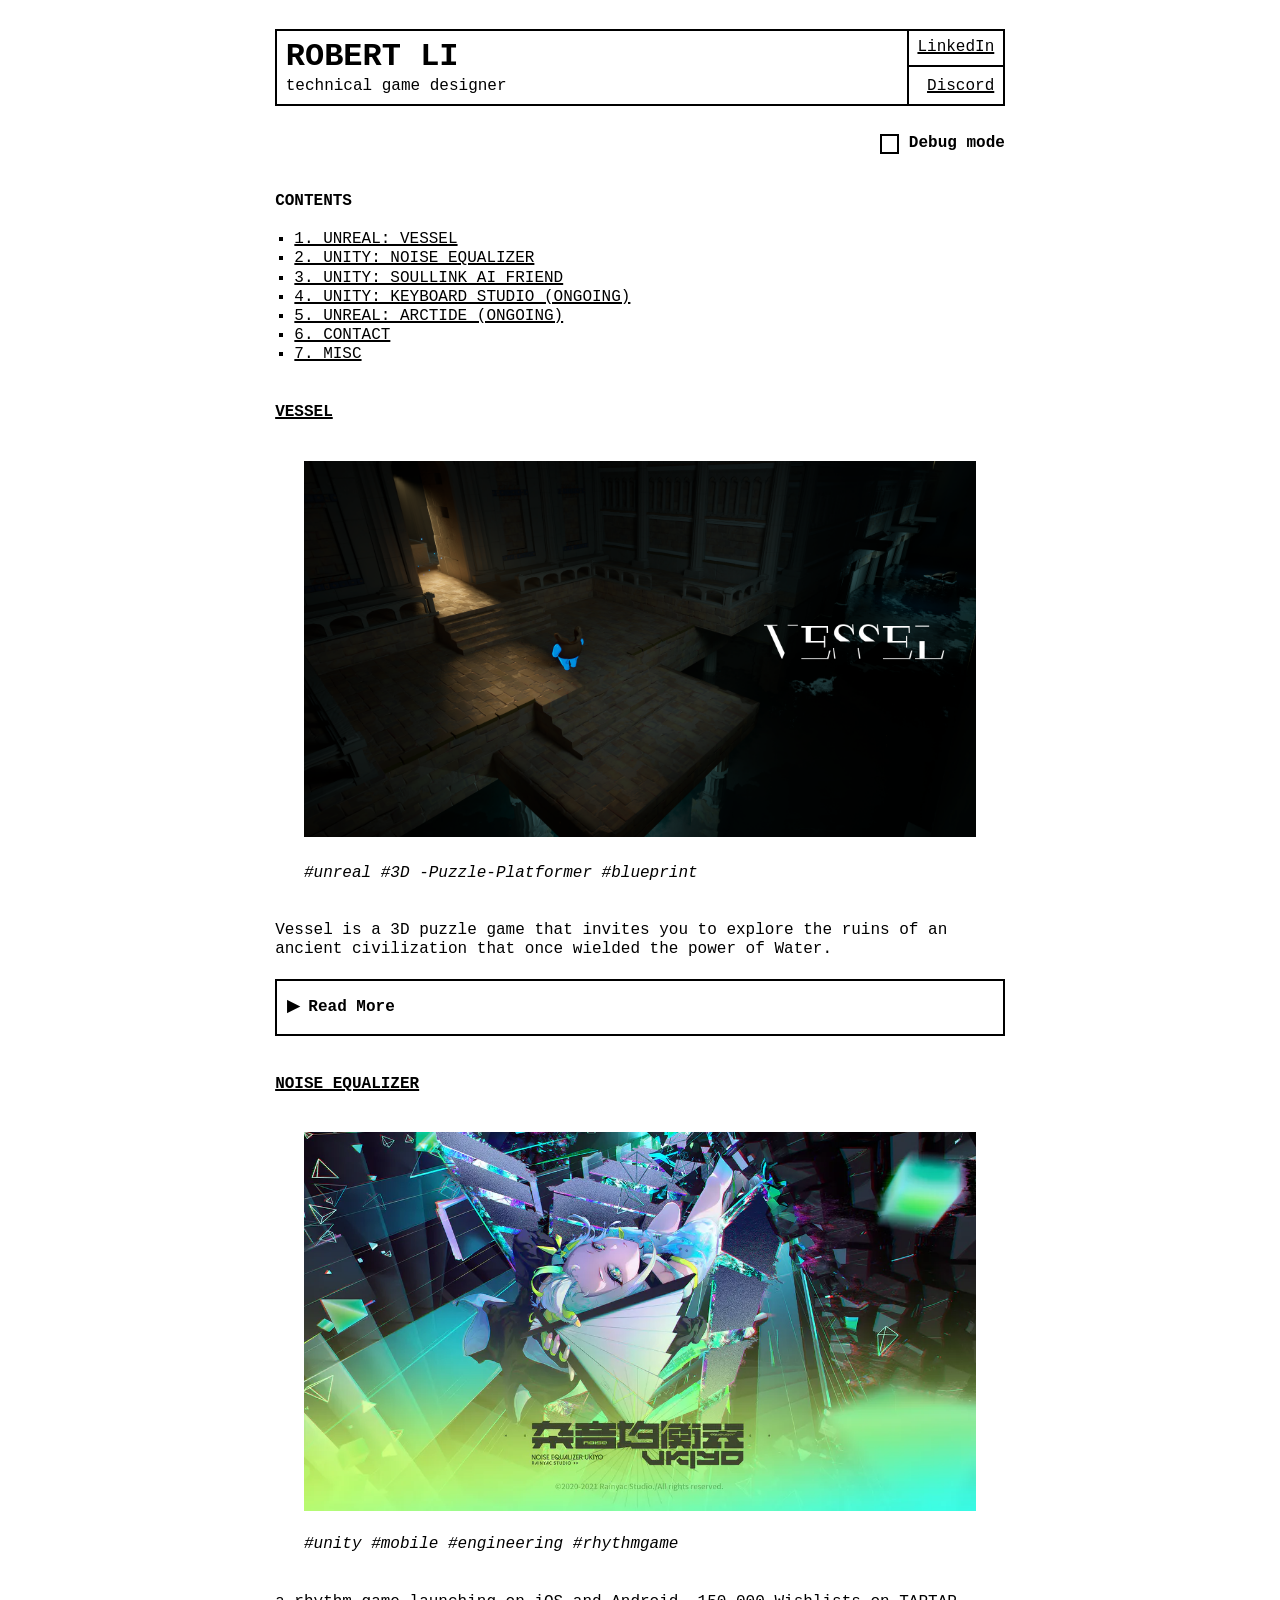
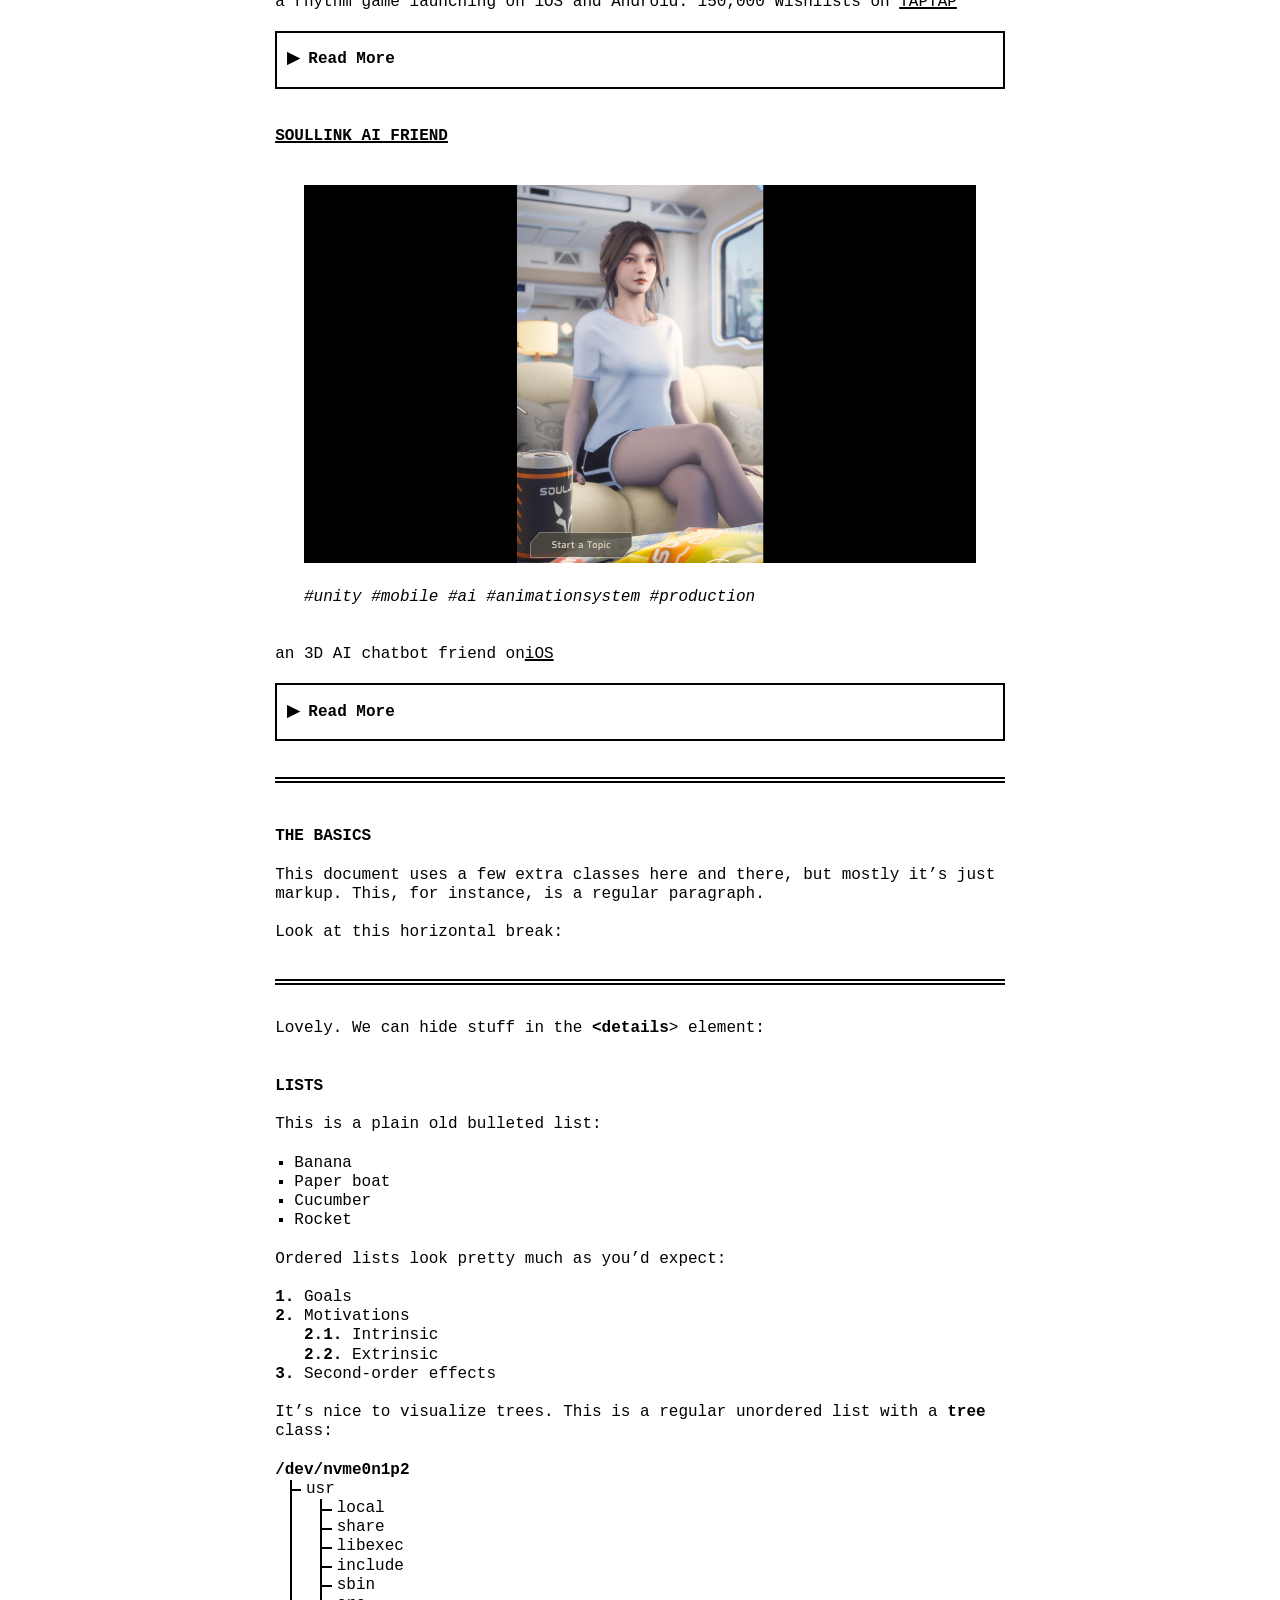
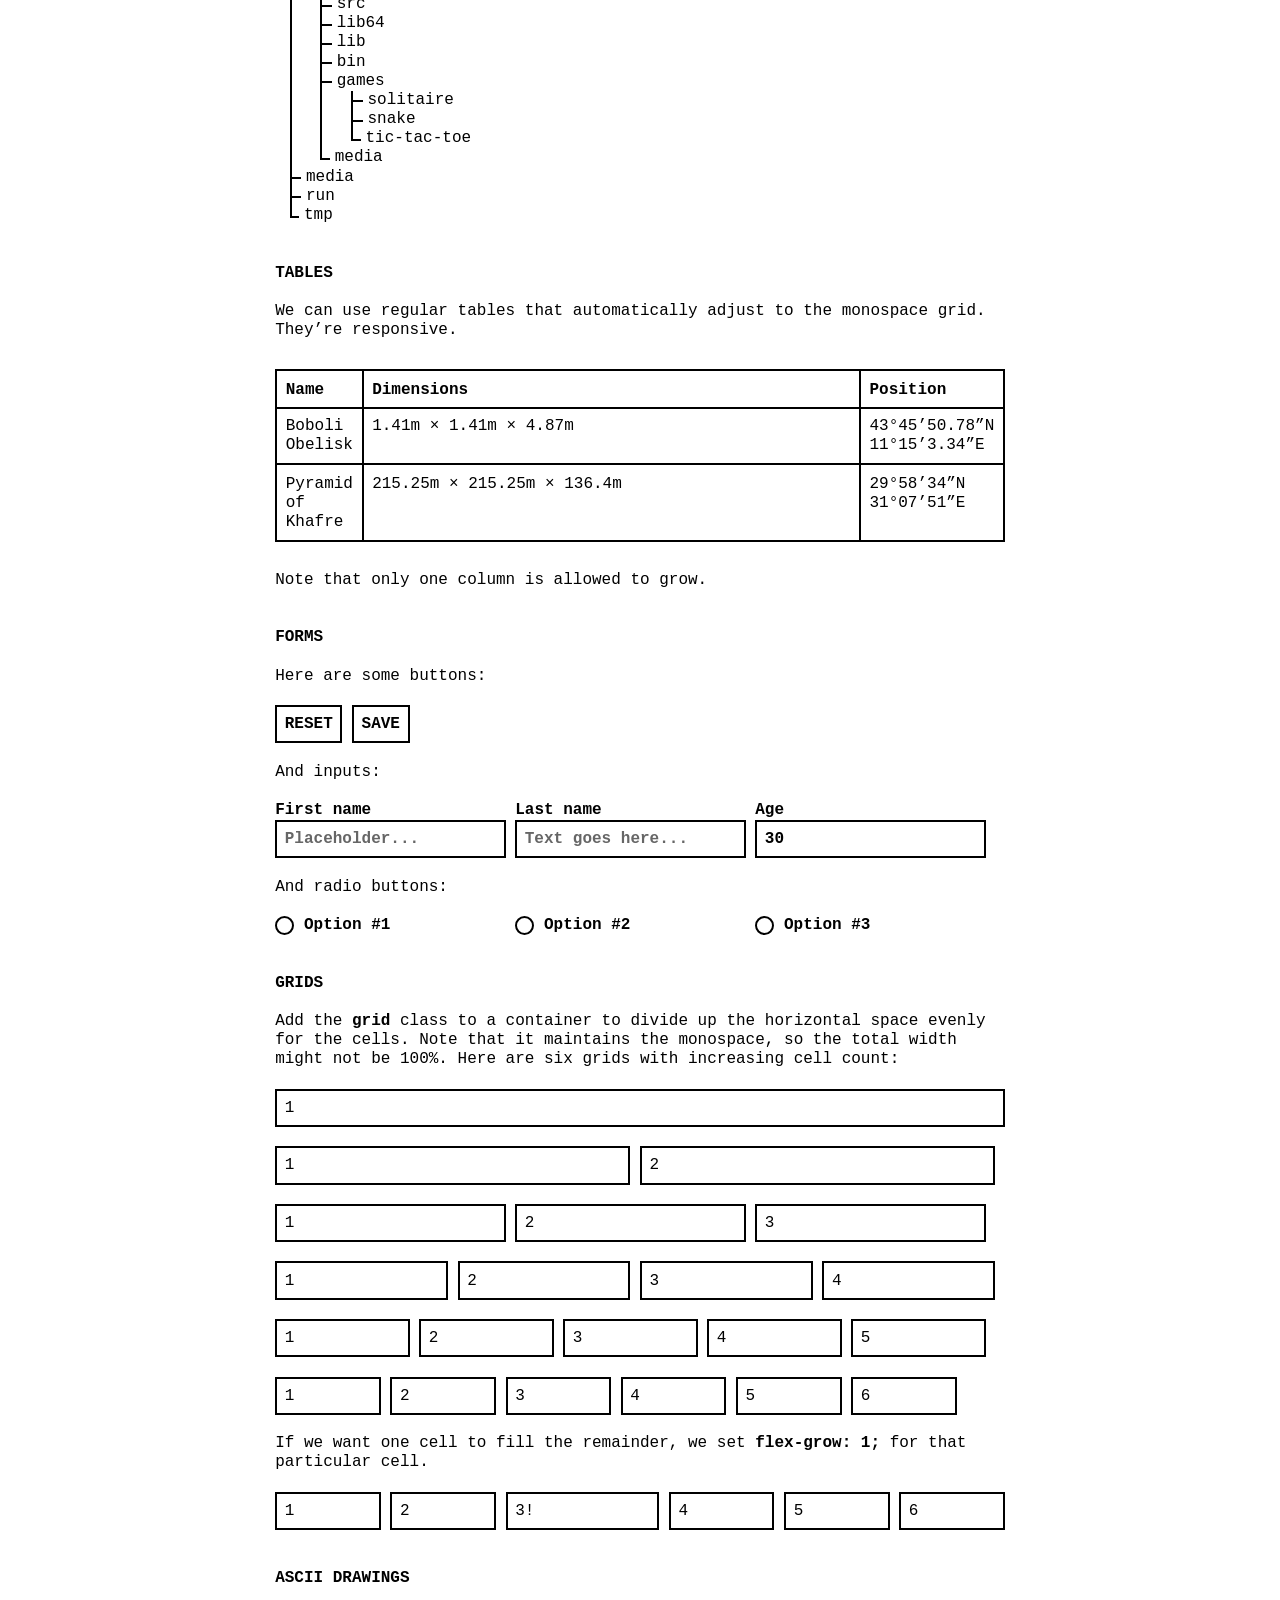
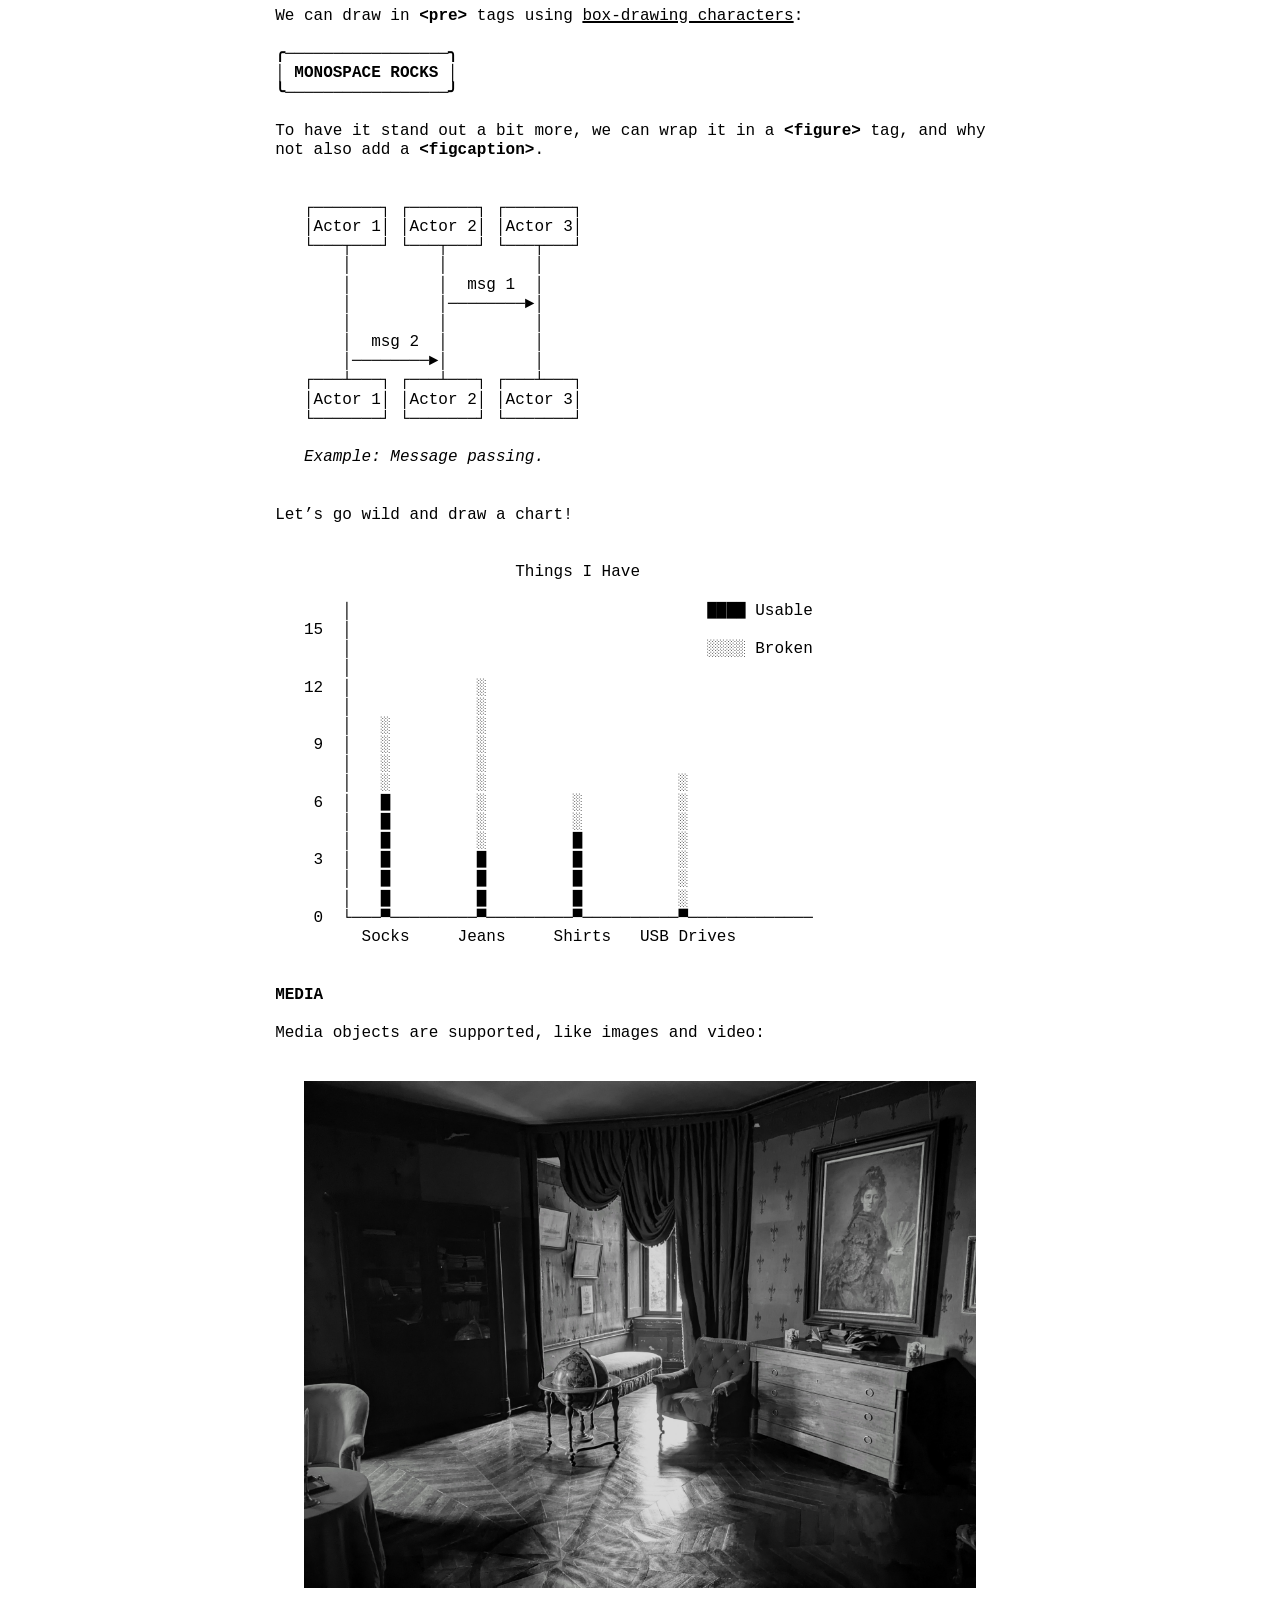
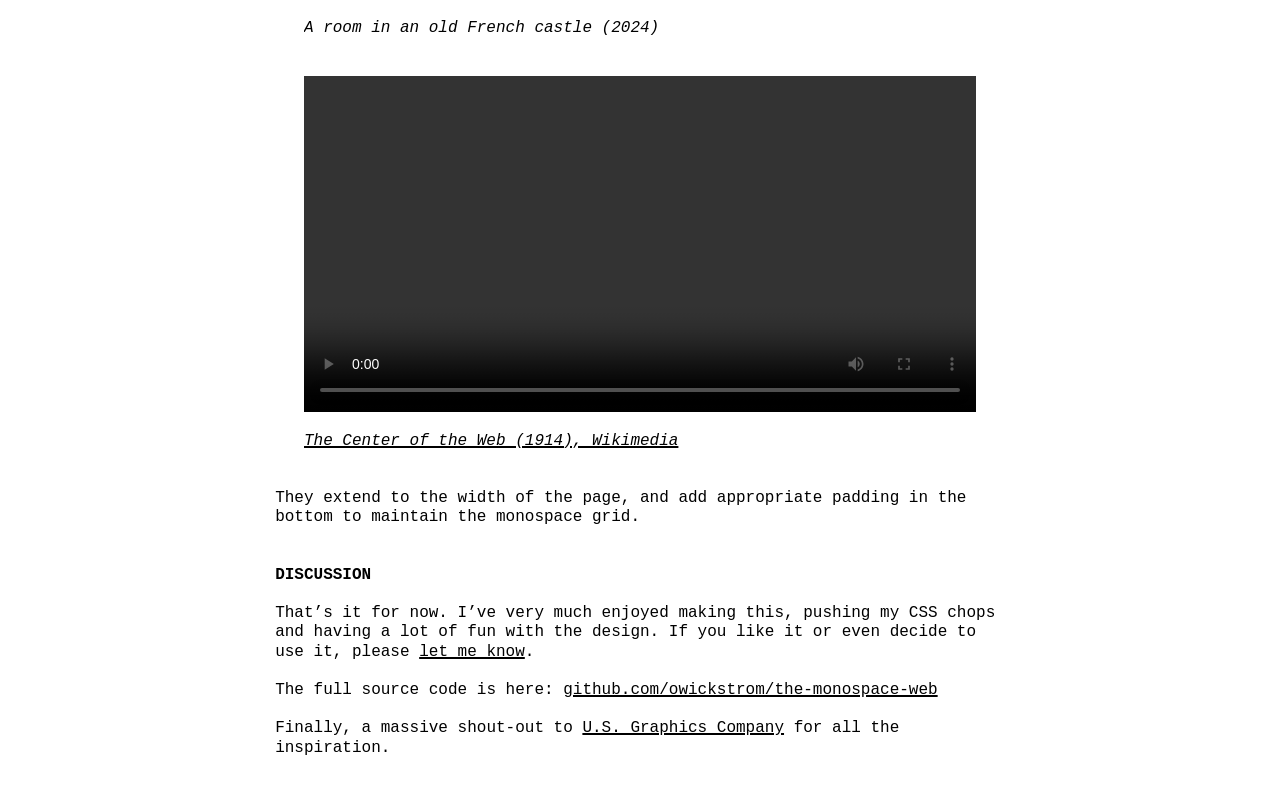
==== backup.html @ cef73621 "123" ====
<!DOCTYPE html>
<html xmlns="http://www.w3.org/1999/xhtml" lang="en" xml:lang="en">
<head>
    <meta charset="utf-8" />
    <meta name="generator" content="pandoc" />
    <meta name="viewport" content="width=device-width, initial-scale=1.0, user-scalable=yes" />
    <meta name="author" content="Oskar Wickström" />
    <title>PORTFOLIO of ROBERT LI</title>
    <link rel="stylesheet" href="src/reset.css" />
    <link rel="stylesheet" href="src/index.css" />
</head>
<body>
<table class="header">
    <tr>
        <td colspan="2" rowspan="2" class="width-auto">
            <h1 class="title">ROBERT LI</h1>
            <span class="subtitle">technical game designer</span>
        </td>
        <td colspan="2" class ="width-auto"><a href="https://robertli.itch.io/">LinkedIn</a></td>
        <!--    <td class="width-min">v0.1.5</td>-->
    </tr>
    <tr>
        <td colspan="2" class ="width-auto"><a href="https://robertli.itch.io/">Discord</a></td>
        <!--    <td class="width-min"><time style="white-space: pre;">2025-08-20</time></td>-->
    </tr>
</table>
<label class="debug-toggle-label"><input type="checkbox" class="debug-toggle" /> Debug mode</label>
<nav id="TOC" role="doc-toc">
    <h2 id="toc-title">Contents</h2>
    <ul class="incremental">
        <li><a href="#project-vessel" id="toc-vessel">1. UNREAL: VESSEL</a></li>
        <li><a href="#project-noiseequalizer" id="toc-noiseequalizer">2. UNITY: NOISE EQUALIZER</a></li>
        <li><a href="#project-soullink" id="toc-soullink">3. UNITY: SOULLINK AI FRIEND</a></li>
        <li><a href="#project-keyboardstudio" id="toc-keyboardstudio">4. UNITY: KEYBOARD STUDIO (ONGOING)</a></li>
        <li><a href="#project-arctide" id="toc-arctide">5. UNREAL: ARCTIDE (ONGOING)</a></li>
        <li><a href="#contact" id="toc-contact">6. CONTACT</a></li>
        <li><a href="#misc" id="toc-misc">7. MISC</a></li>
    </ul>
</nav>

<h2 id="project-vessel"><a href = "vessel.html">VESSEL</a></h2>
<figure>
    <img src="demo/vessel/image-vessel-coverart.png" />
    <figcaption aria-hidden="true">#unreal #3D -Puzzle-Platformer #blueprint</figcaption>
</figure>
<p>Vessel is a 3D puzzle game that invites you to explore the ruins of an
    ancient civilization that once wielded the power of Water.</p>
<details>
    <summary>
        Read More
    </summary>
    <p> Guided by
        a network of static cameras, you'll navigate intricate environments
        filled with secrets waiting to be uncovered.</p>
    <p>You play as a broken pot, resurrected by a mystical water spirit
        and granted the extraordinary ability to SWAP-a power that lets
        your exchange places of the water spirit with pieces in your
        surroundings. With this newfound ability, embark on a journey
        to reclaim your missing pieces and unravel the forgotten
        mysteries of a world shaped by water.</p>
</details>

<h2 id="project-noiseequalizer"><a href = "vessel.html">NOISE EQUALIZER</a></h2>
<figure>
    <img src="demo/ne/image-ne-coverart.webp" />
    <figcaption aria-hidden="true">#unity #mobile #engineering #rhythmgame</figcaption>
</figure>
<p>a rhythm game launching on iOS and Android. 150,000 Wishlists on <a
        href = "https://www.taptap.cn/app/210518?os=android">TAPTAP
</a></p>
<details>
    <summary>
        Read More
    </summary>
    <p>Three people: One artist, one composer/producer, one engineer</p>
    <p>Three countries: China, France, The US</p>
    <p>2 Years of Development, 5 Exhibitions.</p>
</details>


<h2 id="project-soullink"><a href = "vessel.html">SOULLINK AI FRIEND</a></h2>
<figure>
    <img src="demo/aichatbot/image-aichatbot-coverart.jpg" />
    <figcaption aria-hidden="true">#unity #mobile #ai #animationsystem #production</figcaption>
</figure>
<p>an 3D AI chatbot friend on<a
        href = "https://apps.apple.com/us/app/soullink-ai-friend/id6752530994">iOS
</a></p>
<details>
    <summary>
        Read More
    </summary>
    <p> I oversee the overall production of the product, and the animation production pipeline for the character.</p>
</details>

<hr>

<h2 id="the-basics">The Basics</h2>
<p>This document uses a few extra classes here and there, but mostly
    it’s just markup. This, for instance, is a regular paragraph.</p>
<p>Look at this horizontal break:</p>
<hr>
<p>Lovely. We can hide stuff in the <code>&lt;details</code>&gt;
    element:</p>

<h2 id="lists">Lists</h2>
<p>This is a plain old bulleted list:</p>
<ul class="incremental">
    <li>Banana</li>
    <li>Paper boat</li>
    <li>Cucumber</li>
    <li>Rocket</li>
</ul>
<p>Ordered lists look pretty much as you’d expect:</p>
<ol class="incremental" type="1">
    <li>Goals</li>
    <li>Motivations
        <ol class="incremental" type="1">
            <li>Intrinsic</li>
            <li>Extrinsic</li>
        </ol></li>
    <li>Second-order effects</li>
</ol>
<p>It’s nice to visualize trees. This is a regular unordered list with a
    <code>tree</code> class:</p>
<ul class="tree">
    <li>
        <p style="margin: 0;">
            <strong>/dev/nvme0n1p2</strong>
        </p>
        <ul class="incremental">
            <li>usr
                <ul class="incremental">
                    <li>local<br />
                    </li>
                    <li>share<br />
                    </li>
                    <li>libexec<br />
                    </li>
                    <li>include<br />
                    </li>
                    <li>sbin<br />
                    </li>
                    <li>src<br />
                    </li>
                    <li>lib64<br />
                    </li>
                    <li>lib<br />
                    </li>
                    <li>bin<br />
                    </li>
                    <li>games
                        <ul class="incremental">
                            <li>solitaire</li>
                            <li>snake</li>
                            <li>tic-tac-toe</li>
                        </ul></li>
                    <li>media<br />
                    </li>
                </ul></li>
            <li>media<br />
            </li>
            <li>run<br />
            </li>
            <li>tmp</li>
        </ul>
    </li>
</ul>
<h2 id="tables">Tables</h2>
<p>We can use regular tables that automatically adjust to the monospace
    grid. They’re responsive.</p>
<table>
    <thead>
    <tr>
        <th class="width-min">
            Name
        </th>
        <th class="width-auto">
            Dimensions
        </th>
        <th class="width-min">
            Position
        </th>
    </tr>
    </thead>
    <tbody>
    <tr>
        <td>
            Boboli Obelisk
        </td>
        <td>
            1.41m × 1.41m × 4.87m
        </td>
        <td>
            43°45’50.78”N 11°15’3.34”E
        </td>
    </tr>
    <tr>
        <td>
            Pyramid of Khafre
        </td>
        <td>
            215.25m × 215.25m × 136.4m
        </td>
        <td>
            29°58’34”N 31°07’51”E
        </td>
    </tr>
    </tbody>
</table>
<p>Note that only one column is allowed to grow.</p>
<h2 id="forms">Forms</h2>
<p>Here are some buttons:</p>
<nav>
    <button>
        Reset
    </button>
    <button>
        Save
    </button>
</nav>
<p>And inputs:</p>
<form class="grid">
    <label>First name
        <input type="text" placeholder="Placeholder..." /></label> <label>Last
    name <input type="text" placeholder="Text goes here..." /></label>
    <label>Age <input type="text" value="30" /></label>
</form>
<p>And radio buttons:</p>
<form class="grid">
    <label><input name="radio" type="radio" /> Option #1</label>
    <label><input name="radio" type="radio" /> Option #2</label>
    <label><input name="radio" type="radio" /> Option #3</label>
</form>
<h2 id="grids">Grids</h2>
<p>Add the <code>grid</code> class to a container to divide up the
    horizontal space evenly for the cells. Note that it maintains the
    monospace, so the total width might not be 100%. Here are six grids with
    increasing cell count:</p>
<div class="grid">
    <input readonly value="1" />
</div>
<div class="grid">
    <input readonly value="1" /><input readonly value="2" />
</div>
<div class="grid">
    <input readonly value="1" /><input readonly value="2" /><input readonly value="3" />
</div>
<div class="grid">
    <input readonly value="1" /><input readonly value="2" /><input readonly value="3" /><input readonly value="4" />
</div>
<div class="grid">
    <input readonly value="1" /><input readonly value="2" /><input readonly value="3" /><input readonly value="4" /><input readonly value="5" />
</div>
<div class="grid">
    <input readonly value="1" /><input readonly value="2" /><input readonly value="3" /><input readonly value="4" /><input readonly value="5" /><input readonly value="6" />
</div>
<p>If we want one cell to fill the remainder, we set
    <code>flex-grow: 1;</code> for that particular cell.</p>
<div class="grid">
    <input readonly value="1" /><input readonly value="2" /><input readonly value="3!" style="flex-grow: 1;" /><input readonly value="4" /><input readonly value="5" /><input readonly value="6" />
</div>
<h2 id="ascii-drawings">ASCII Drawings</h2>
<p>We can draw in <code>&lt;pre&gt;</code> tags using <a
        href="https://en.wikipedia.org/wiki/Box-drawing_characters">box-drawing
    characters</a>:</p>
<pre><code>╭─────────────────╮
│ MONOSPACE ROCKS │
╰─────────────────╯</code></pre>
<p>To have it stand out a bit more, we can wrap it in a
    <code>&lt;figure&gt;</code> tag, and why not also add a
    <code>&lt;figcaption&gt;</code>.</p>
<figure>
<pre>
┌───────┐ ┌───────┐ ┌───────┐
│Actor 1│ │Actor 2│ │Actor 3│
└───┬───┘ └───┬───┘ └───┬───┘
    │         │         │    
    │         │  msg 1  │    
    │         │────────►│    
    │         │         │    
    │  msg 2  │         │    
    │────────►│         │    
┌───┴───┐ ┌───┴───┐ ┌───┴───┐
│Actor 1│ │Actor 2│ │Actor 3│
└───────┘ └───────┘ └───────┘</pre>
    <figcaption>
        Example: Message passing.
    </figcaption>
</figure>
<p>Let’s go wild and draw a chart!</p>
<figure>
<pre>
                      Things I Have
                                              
    │                                     ████ Usable
15  │
    │                                     ░░░░ Broken
    │
12  │             ░            
    │             ░            
    │   ░         ░              
 9  │   ░         ░              
    │   ░         ░              
    │   ░         ░                    ░
 6  │   █         ░         ░          ░
    │   █         ░         ░          ░
    │   █         ░         █          ░
 3  │   █         █         █          ░
    │   █         █         █          ░
    │   █         █         █          ░
 0  └───▀─────────▀─────────▀──────────▀─────────────
      Socks     Jeans     Shirts   USB Drives
</pre>
</figure>
<h2 id="media">Media</h2>
<p>Media objects are supported, like images and video:</p>
<figure>
    <img src="demo/castle.jpg"
         alt="A room in an old French castle (2024)" />
    <figcaption aria-hidden="true">A room in an old French castle
        (2024)</figcaption>
</figure>
<figure>
    <video
            src="https://upload.wikimedia.org/wikipedia/commons/e/e0/The_Center_of_the_Web_%281914%29.webm"
            controls=""><a
            href="https://upload.wikimedia.org/wikipedia/commons/e/e0/The_Center_of_the_Web_%281914%29.webm">The
        Center of the Web (1914), Wikimedia</a></video>
    <figcaption aria-hidden="true"><a
            href="https://en.wikisource.org/wiki/Page:The_Center_of_the_Web_(1914).webm/11">The
        Center of the Web (1914), Wikimedia</a></figcaption>
</figure>
<p>They extend to the width of the page, and add appropriate padding in
    the bottom to maintain the monospace grid.</p>
<h2 id="discussion">Discussion</h2>
<p>That’s it for now. I’ve very much enjoyed making this, pushing my CSS
    chops and having a lot of fun with the design. If you like it or even
    decide to use it, please <a href="https://x.com/owickstrom">let me
        know</a>.</p>
<p>The full source code is here: <a
        href="https://github.com/owickstrom/the-monospace-web">github.com/owickstrom/the-monospace-web</a></p>
<p>Finally, a massive shout-out to <a
        href="https://x.com/usgraphics">U.S. Graphics Company</a> for all the
    inspiration.</p>
<div class="debug-grid"></div>
<script src="src/index.js"></script>
</body>
</html>
---- src/index.css ----
/**
 * By Oskar Wickström
 * Licensed under the MIT License (https://github.com/owickstrom/the-monospace-web/blob/main/LICENSE.md)
 **/
@import url('https://fonts.cdnfonts.com/css/jetbrains-mono-2');

:root {
  --font-family: "JetBrains Mono", monospace;
  --line-height: 1.20rem;
  --border-thickness: 2px;
  --text-color: #000;
  --text-color-alt: #666;
  --background-color: #fff;
  --background-color-alt: #eee;

  --font-weight-normal: 500;
  --font-weight-medium: 600;
  --font-weight-bold: 800;

  font-family: var(--font-family);
  font-optical-sizing: auto;
  font-weight: var(--font-weight-normal);
  font-style: normal;
  font-variant-numeric: tabular-nums lining-nums;
  font-size: 16px;
}



* {
  box-sizing: border-box;
}


* + * {
  margin-top: var(--line-height);
}

html {
  display: flex;
  width: 100%;
  margin: 0;
  padding: 0;
  flex-direction: column;
  align-items: center;
  background: var(--background-color);
  color: var(--text-color);
}

body {
  position: relative;
  width: 100%;
  margin: 0;
  padding: var(--line-height) 2ch;
  max-width: calc(min(80ch, round(down, 100%, 1ch)));
  line-height: var(--line-height);
  overflow-x: hidden;
}

@media screen and (max-width: 480px) {
  :root {
    font-size: 14px;
  }
  body {
    padding: var(--line-height) 1ch;
  }
}

h1, h2, h3, h4, h5, h6 {
  font-weight: var(--font-weight-bold);
  margin: calc(var(--line-height) * 2) 0 var(--line-height);
  line-height: var(--line-height);
}

h1 {
  font-size: 2rem;
  line-height: calc(2 * var(--line-height));
  margin-bottom: calc(var(--line-height) * 2);
  text-transform: uppercase;
}
h2 {
  font-size: 1rem;
  text-transform: uppercase;
}

hr {
  position: relative;
  display: block;
  height: var(--line-height);
  margin: calc(var(--line-height) * 1.5) 0;
  border: none;
  color: var(--text-color);
}
hr:after {
  display: block;
  content: "";
  position: absolute;
  top: calc(var(--line-height) / 2 - var(--border-thickness));
  left: 0;
  width: 100%;
  border-top: calc(var(--border-thickness) * 3) double var(--text-color);
  height: 0;
}

a {
  text-decoration-thickness: var(--border-thickness);
}

a:link, a:visited {
  color: var(--text-color);
}

p {
  margin-bottom: var(--line-height);
}

strong {
  font-weight: var(--font-weight-bold);
}
em {
  font-style: italic;
}

sub {
  position: relative;
  display: inline-block;
  margin: 0;
  vertical-align: sub;
  line-height: 0;
  width: calc(1ch / 0.75);
  font-size: .75rem;
}

table {
  position: relative;
  top: calc(var(--line-height) / 2);
  width: calc(round(down, 100%, 1ch));
  border-collapse: collapse;
  margin: 0 0 calc(var(--line-height) * 2);
}

th, td {
  border: var(--border-thickness) solid var(--text-color);
  padding: 
    calc((var(--line-height) / 2))
    calc(1ch - var(--border-thickness) / 2)
    calc((var(--line-height) / 2) - (var(--border-thickness)))
  ;
  line-height: var(--line-height);
  vertical-align: top;
  text-align: left;
}
table tbody tr:first-child > * {
  padding-top: calc((var(--line-height) / 2) - var(--border-thickness));
}


th {
  font-weight: 700;
}
.width-min {
  width: 0%;
}
.width-auto {
  width: 100%;
}

.header {
  margin-bottom: calc(var(--line-height) * 2);
}
.header h1 {
  margin: 0;
}
.header tr td:last-child {
  text-align: right;
}

p {
  word-break: break-word;
  word-wrap: break-word;
  hyphens: auto;
}

img, video {
  display: block;
  width: 100%;
  object-fit: contain;
  overflow: hidden;
}
img {
  font-style: italic;
  color: var(--text-color-alt);
}

details {
  border: var(--border-thickness) solid var(--text-color);
  padding: calc(var(--line-height) - var(--border-thickness)) 1ch;
  margin-bottom: var(--line-height);
}

summary {
  font-weight: var(--font-weight-medium);
  cursor: pointer;
}
details[open] summary {
  margin-bottom: var(--line-height);
}

details ::marker {
  display: inline-block;
  content: '▶';
  margin: 0;
}
details[open] ::marker {
  content: '▼';
}

details :last-child {
  margin-bottom: 0;
}

pre {
  white-space: pre;
  overflow-x: auto;
  margin: var(--line-height) 0;
  overflow-y: hidden;
}
figure pre {
  margin: 0;
}

pre, code {
  font-family: var(--font-family);
}

code {
  font-weight: var(--font-weight-medium);
}

figure {
  margin: calc(var(--line-height) * 2) 3ch;
  overflow-x: auto;
  overflow-y: hidden;
}

figcaption {
  display: block;
  font-style: italic;
  margin-top: var(--line-height);
}

ul, ol {
  padding: 0;
  margin: 0 0 var(--line-height);
}

ul {
  list-style-type: square;
  padding: 0 0 0 2ch;
}
ol {
  list-style-type: none;
  counter-reset: item;
  padding: 0;
}
ol ul,
ol ol,
ul ol,
ul ul {
  padding: 0 0 0 3ch;
  margin: 0;
}
ol li:before { 
  content: counters(item, ".") ". ";
  counter-increment: item;
  font-weight: var(--font-weight-medium);
}

li {
  margin: 0;
  padding: 0;
}

li::marker {
  line-height: 0;
}

::-webkit-scrollbar {
    height: var(--line-height);
}

input, button, textarea {
  border: var(--border-thickness) solid var(--text-color);
  padding: 
    calc(var(--line-height) / 2 - var(--border-thickness))
    calc(1ch - var(--border-thickness));
  margin: 0;
  font: inherit;
  font-weight: inherit;
  height: calc(var(--line-height) * 2);
  width: auto;
  overflow: visible;
  background: var(--background-color);
  color: var(--text-color);
  line-height: normal;
  -webkit-font-smoothing: inherit;
  -moz-osx-font-smoothing: inherit;
  -webkit-appearance: none;
}

input[type=checkbox],
input[type=radio] {
  display: inline-grid;
  place-content: center;
  vertical-align: top;
  width: 2ch;
  height: var(--line-height);
  cursor: pointer;
}
input[type=checkbox]:checked:before,
input[type=radio]:checked:before {
  content: "";
  width: 1ch;
  height: calc(var(--line-height) / 2);
  background: var(--text-color);
}
input[type=radio],
input[type=radio]:before {
  border-radius: 100%;
}

button:focus, input:focus {
  --border-thickness: 3px;
  outline: none;
}

input {
  width: calc(round(down, 100%, 1ch));
}
::placeholder {
  color: var(--text-color-alt);
  opacity: 1;
}
::-ms-input-placeholder {
  color: var(--text-color-alt);
}
button::-moz-focus-inner {
  padding: 0;
  border: 0
}

button {
  text-transform: uppercase;
  font-weight: var(--font-weight-medium);
  cursor: pointer;
}

button:hover {
  background: var(--background-color-alt);
}
button:active {
  transform: translate(2px, 2px);
}

label {
  display: block;
  width: calc(round(down, 100%, 1ch));
  height: auto;
  line-height: var(--line-height);
  font-weight: var(--font-weight-medium);
  margin: 0;
}

label input {
  width: 100%;
}

.tree, .tree ul {
  position: relative;
  padding-left: 0;
  list-style-type: none;
  line-height: var(--line-height);
}
.tree ul {
  margin: 0;
}
.tree ul li {
  position: relative;
  padding-left: 1.5ch;
  margin-left: 1.5ch;
  border-left: var(--border-thickness) solid var(--text-color);
}
.tree ul li:before {
  position: absolute;
  display: block;
  top: calc(var(--line-height) / 2);
  left: 0;
  content: "";
  width: 1ch;
  border-bottom: var(--border-thickness) solid var(--text-color);
}
.tree ul li:last-child {
  border-left: none;
}
.tree ul li:last-child:after {
  position: absolute;
  display: block;
  top: 0;
  left: 0;
  content: "";
  height: calc(var(--line-height) / 2);
  border-left: var(--border-thickness) solid var(--text-color);
}

.grid {
  --grid-cells: 0;
  display: flex;
  gap: 1ch;
  width: calc(round(down, 100%, (1ch * var(--grid-cells)) - (1ch * var(--grid-cells) - 1)));
  margin-bottom: var(--line-height);
}

.grid > *,
.grid > input {
  flex: 0 0 calc(round(down, (100% - (1ch * (var(--grid-cells) - 1))) / var(--grid-cells), 1ch));
}
.grid:has(> :last-child:nth-child(1)) { --grid-cells: 1; }
.grid:has(> :last-child:nth-child(2)) { --grid-cells: 2; }
.grid:has(> :last-child:nth-child(3)) { --grid-cells: 3; }
.grid:has(> :last-child:nth-child(4)) { --grid-cells: 4; }
.grid:has(> :last-child:nth-child(5)) { --grid-cells: 5; }
.grid:has(> :last-child:nth-child(6)) { --grid-cells: 6; }
.grid:has(> :last-child:nth-child(7)) { --grid-cells: 7; }
.grid:has(> :last-child:nth-child(8)) { --grid-cells: 8; }
.grid:has(> :last-child:nth-child(9)) { --grid-cells: 9; }

/* DEBUG UTILITIES */

.debug .debug-grid {
  --color: color-mix(in srgb, var(--text-color) 10%, var(--background-color) 90%);
  position: absolute;
  top: 0;
  left: 0;
  right: 0;
  bottom: 0;
  z-index: -1;
  background-image:
    repeating-linear-gradient(var(--color) 0 1px, transparent 1px 100%),
    repeating-linear-gradient(90deg, var(--color) 0 1px, transparent 1px 100%);
  background-size: 1ch var(--line-height);
  margin: 0;
}

.debug .off-grid {
  background: rgba(255, 0, 0, 0.1);
}

.debug-toggle-label {
  text-align: right;
}
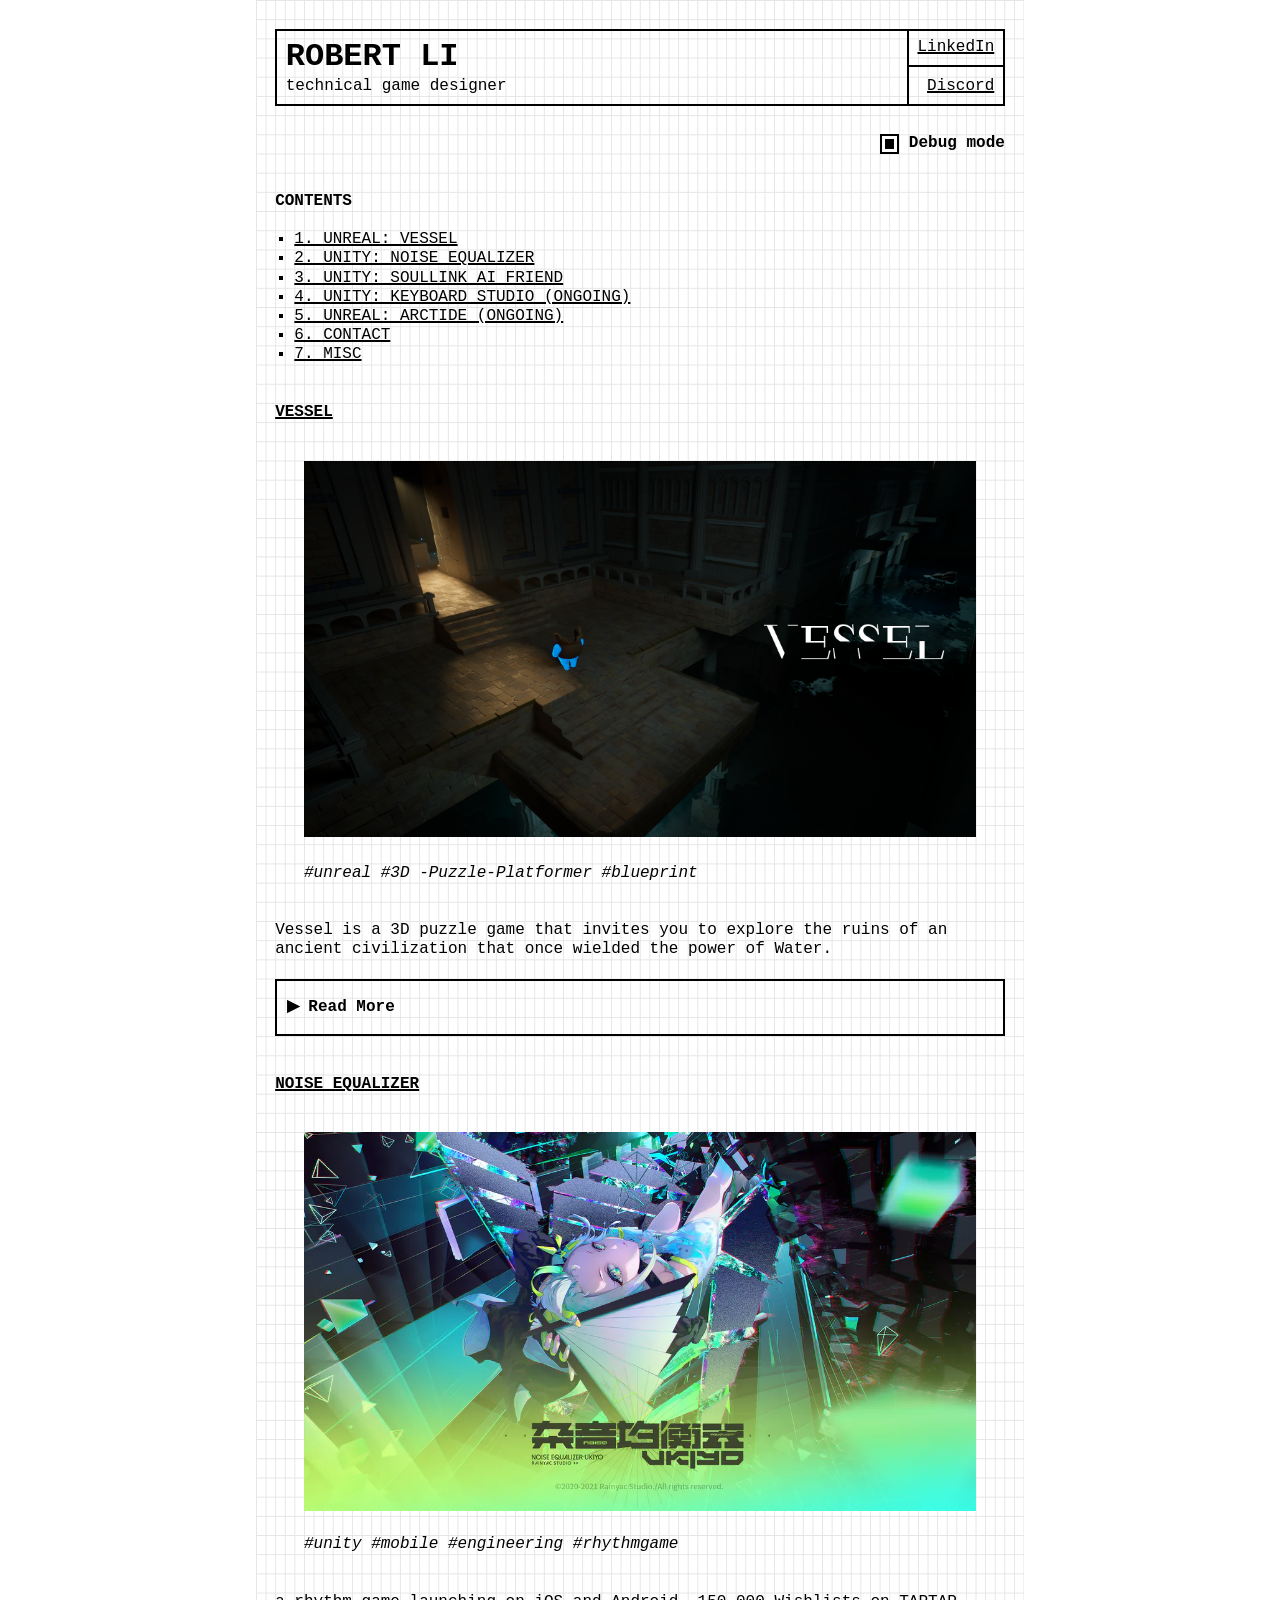
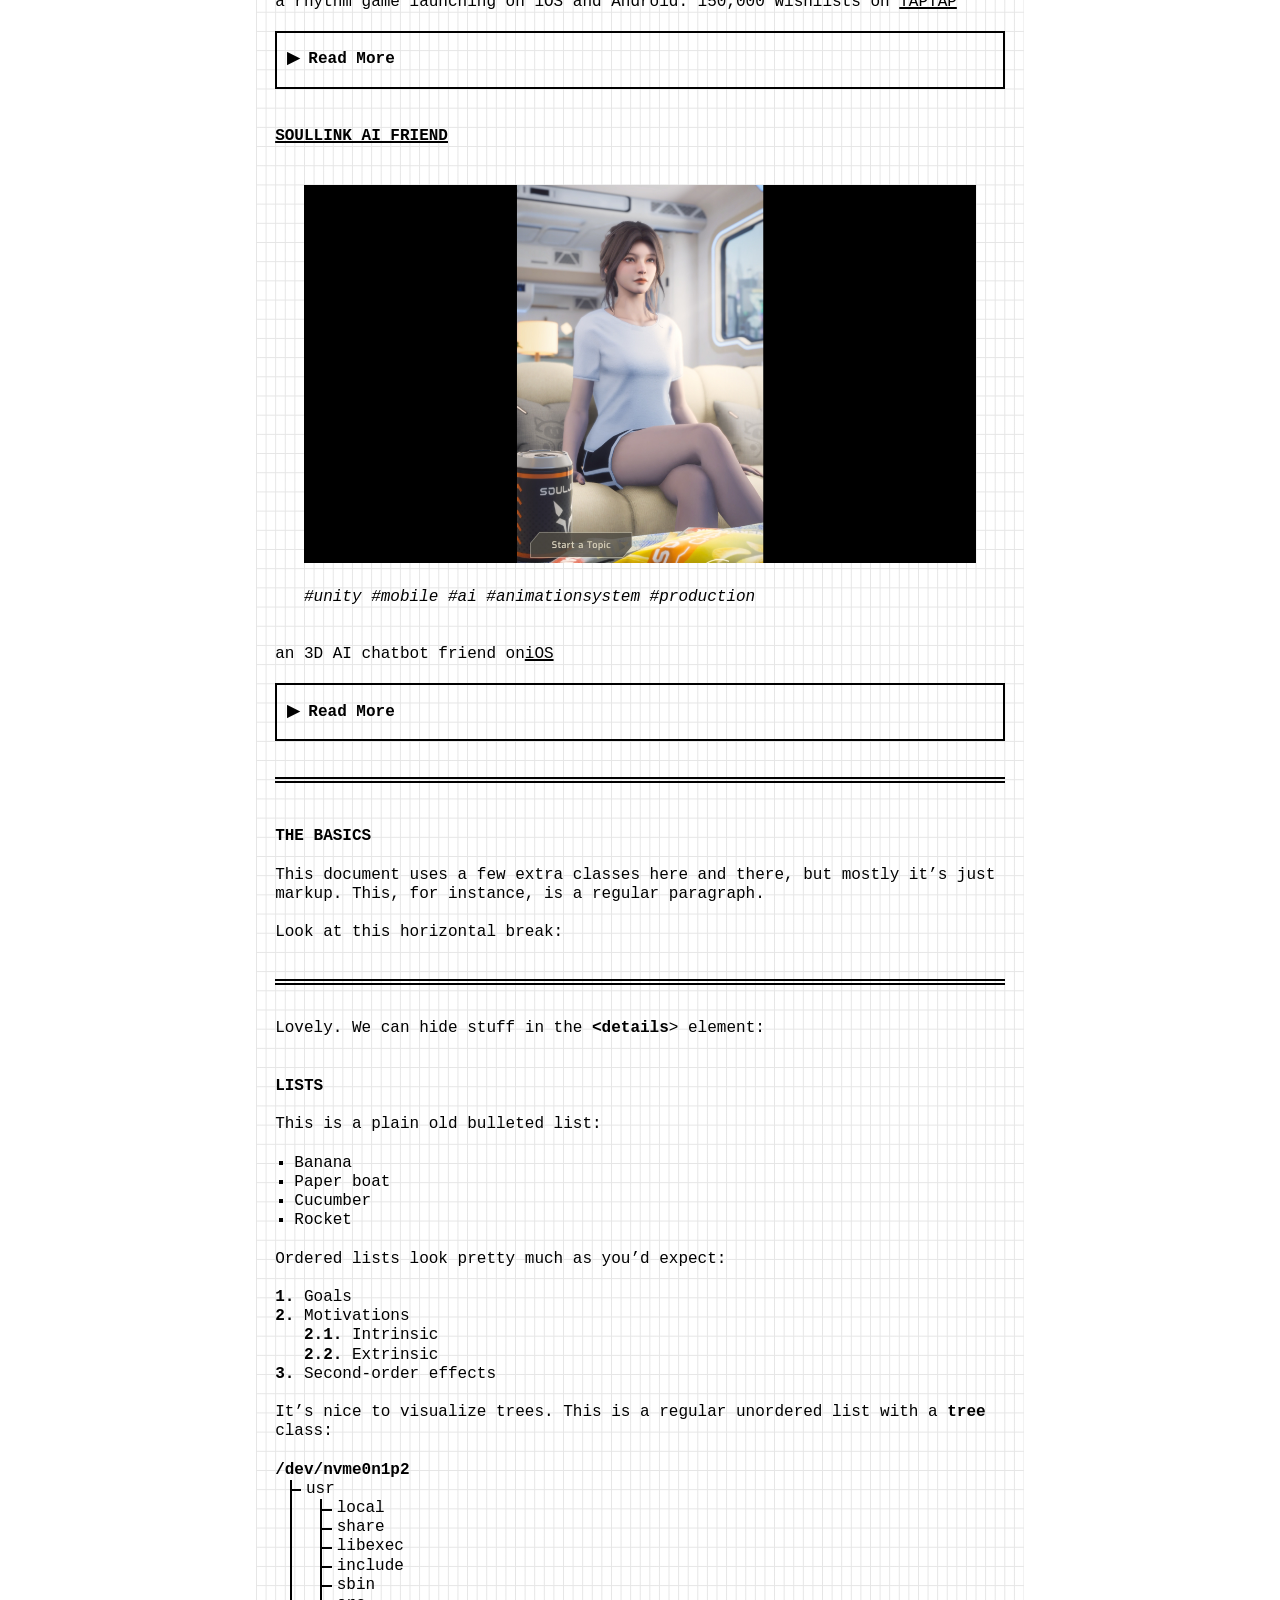
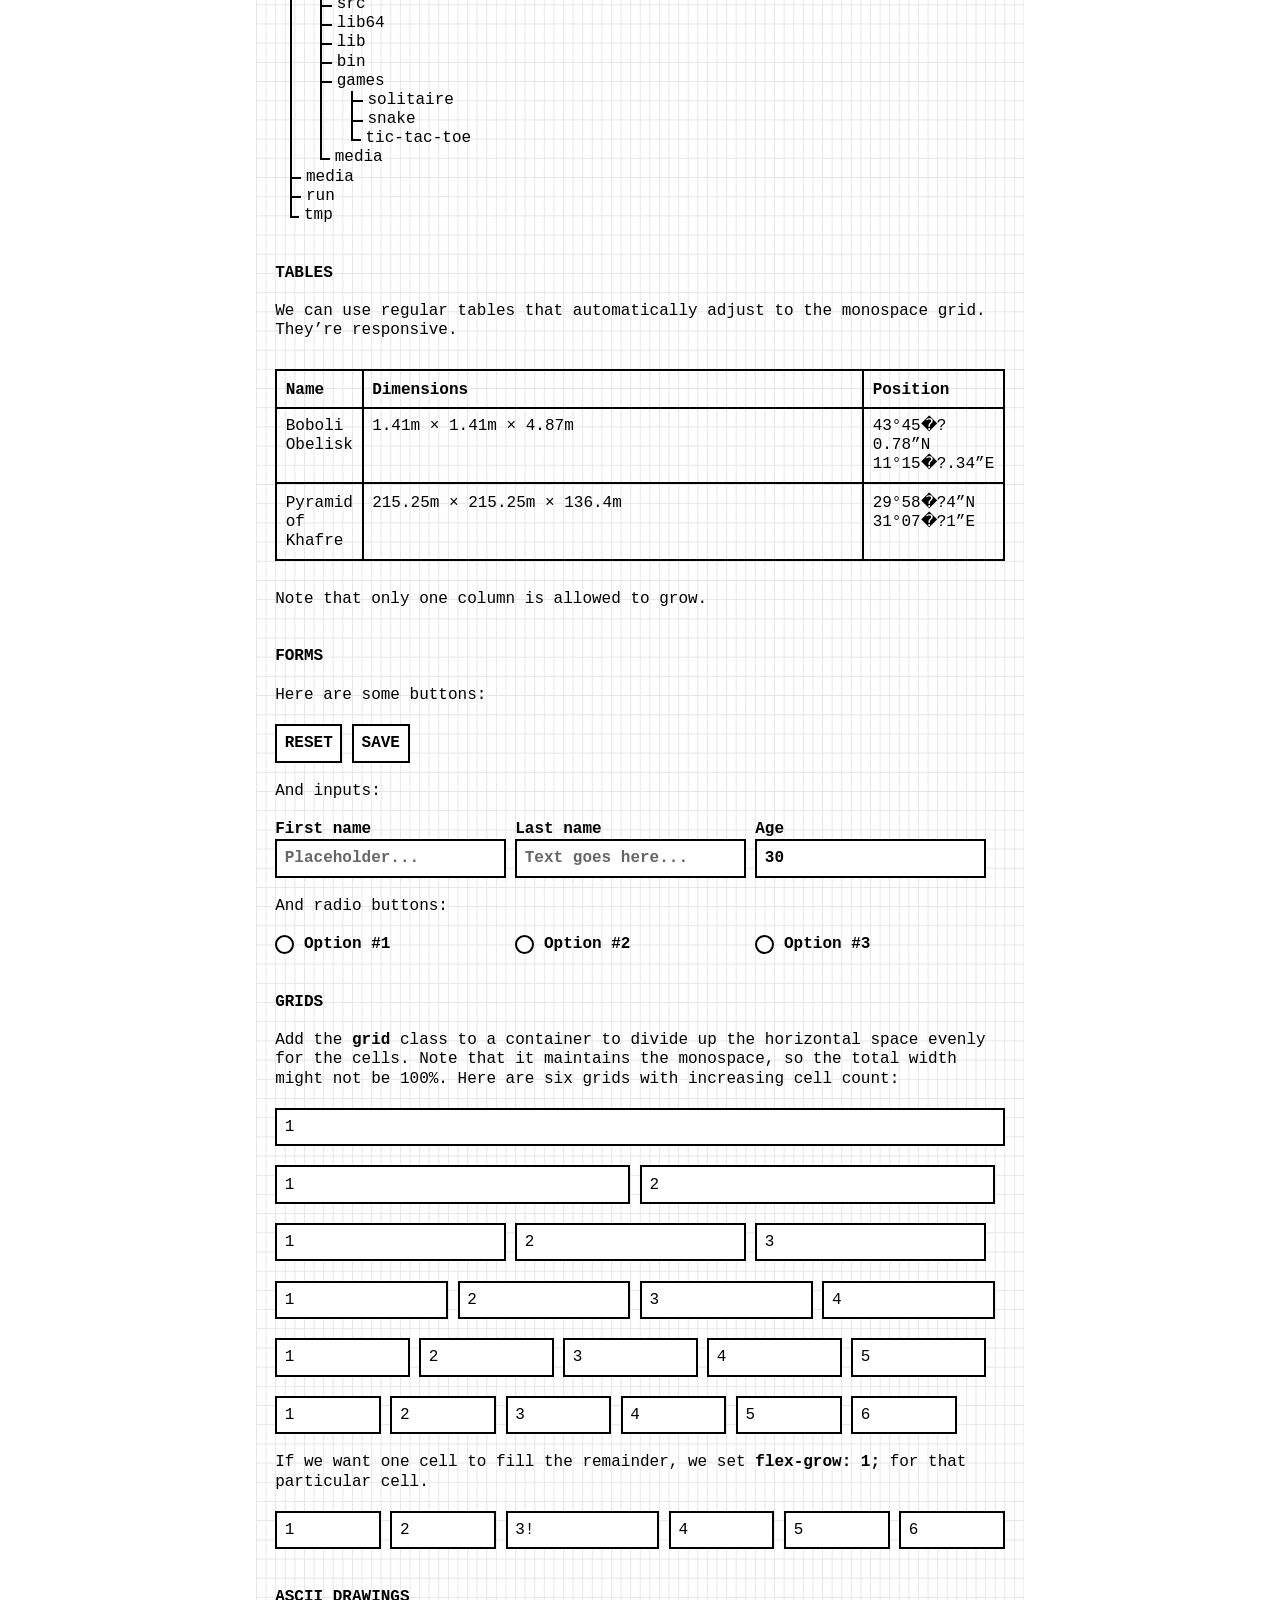
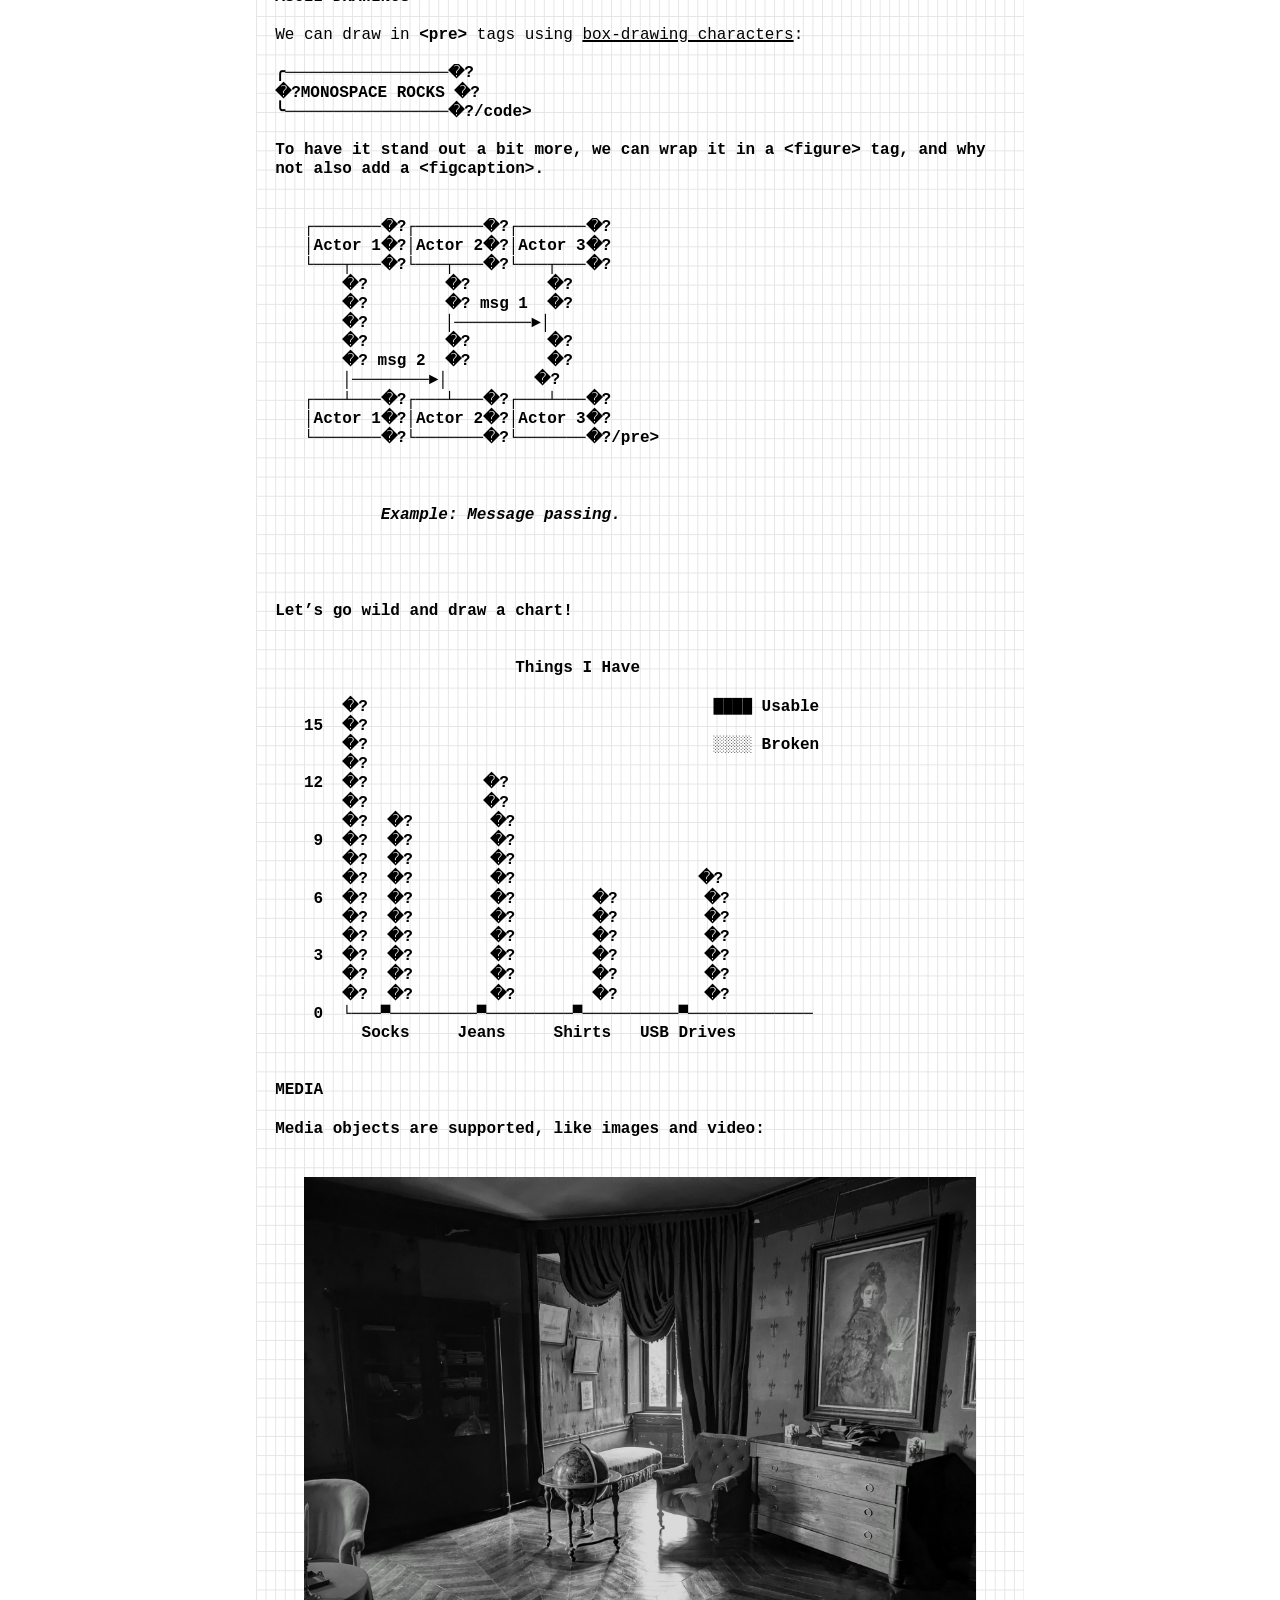
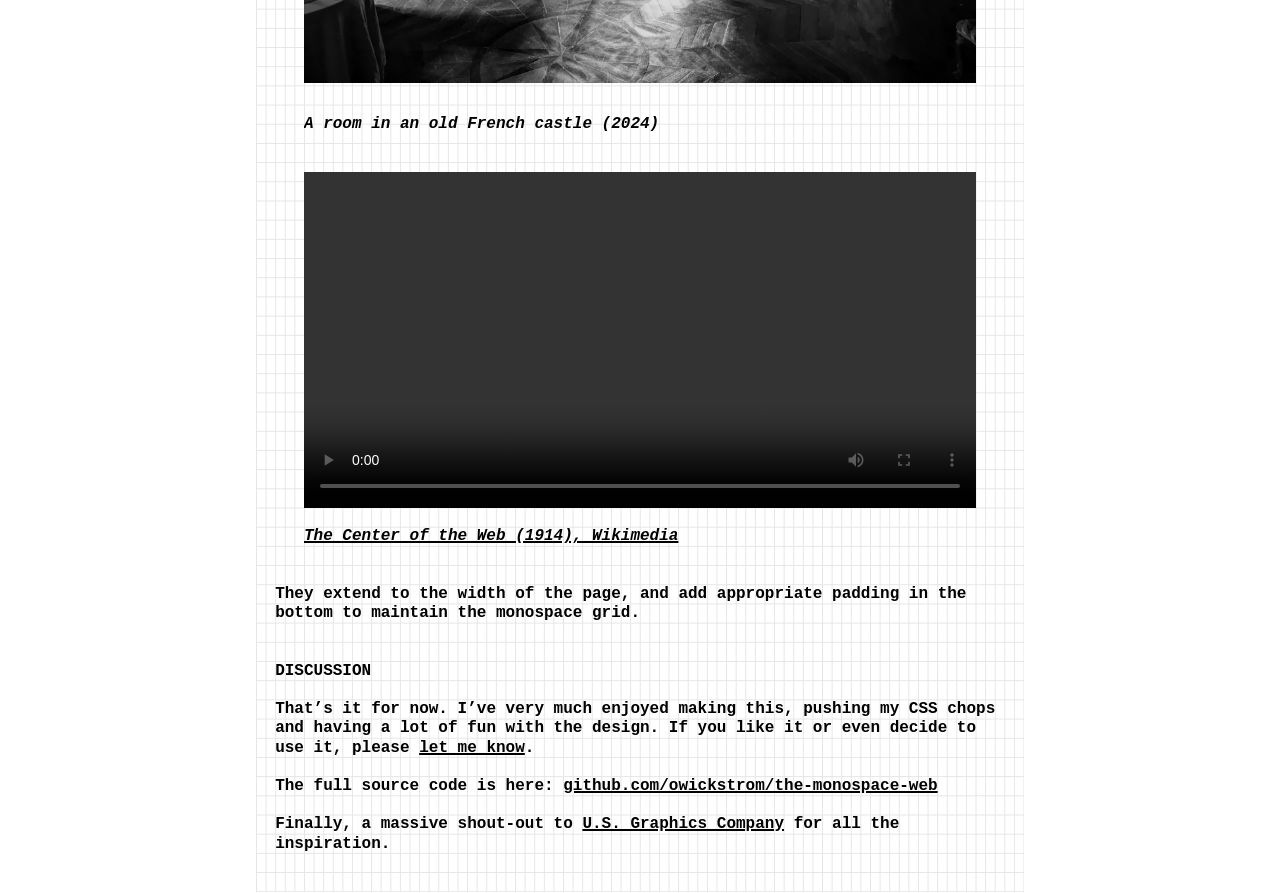
==== commit 3deb5a24: "123" ====
--- a/backup.html
+++ b/backup.html
@@ -24,7 +24,7 @@
         <!--    <td class="width-min"><time style="white-space: pre;">2025-08-20</time></td>-->
     </tr>
 </table>
-<label class="debug-toggle-label"><input type="checkbox" class="debug-toggle" /> Debug mode</label>
+<label class="debug-toggle-label"><input type="checkbox" class="debug-toggle" checked /> Debug mode</label>
 <nav id="TOC" role="doc-toc">
     <h2 id="toc-title">Contents</h2>
     <ul class="incremental">
@@ -192,7 +192,7 @@
             1.41m × 1.41m × 4.87m
         </td>
         <td>
-            43°45’50.78”N 11°15’3.34”E
+            43°45�?0.78”N 11°15�?.34”E
         </td>
     </tr>
     <tr>
@@ -203,7 +203,7 @@
             215.25m × 215.25m × 136.4m
         </td>
         <td>
-            29°58’34”N 31°07’51”E
+            29°58�?4”N 31°07�?1”E
         </td>
     </tr>
     </tbody>
@@ -264,26 +264,26 @@
 <p>We can draw in <code>&lt;pre&gt;</code> tags using <a
         href="https://en.wikipedia.org/wiki/Box-drawing_characters">box-drawing
     characters</a>:</p>
-<pre><code>╭─────────────────╮
-│ MONOSPACE ROCKS │
-╰─────────────────╯</code></pre>
+<pre><code>╭─────────────────�?
+�?MONOSPACE ROCKS �?
+╰─────────────────�?/code></pre>
 <p>To have it stand out a bit more, we can wrap it in a
     <code>&lt;figure&gt;</code> tag, and why not also add a
     <code>&lt;figcaption&gt;</code>.</p>
 <figure>
 <pre>
-┌───────┐ ┌───────┐ ┌───────┐
-│Actor 1│ │Actor 2│ │Actor 3│
-└───┬───┘ └───┬───┘ └───┬───┘
-    │         │         │    
-    │         │  msg 1  │    
-    │         │────────►│    
-    │         │         │    
-    │  msg 2  │         │    
-    │────────►│         │    
-┌───┴───┐ ┌───┴───┐ ┌───┴───┐
-│Actor 1│ │Actor 2│ │Actor 3│
-└───────┘ └───────┘ └───────┘</pre>
+┌───────�?┌───────�?┌───────�?
+│Actor 1�?│Actor 2�?│Actor 3�?
+└───┬───�?└───┬───�?└───┬───�?
+    �?        �?        �?   
+    �?        �? msg 1  �?   
+    �?        │────────►│    
+    �?        �?        �?   
+    �? msg 2  �?        �?   
+    │────────►│         �?   
+┌───┴───�?┌───┴───�?┌───┴───�?
+│Actor 1�?│Actor 2�?│Actor 3�?
+└───────�?└───────�?└───────�?/pre>
     <figcaption>
         Example: Message passing.
     </figcaption>
@@ -293,22 +293,22 @@
 <pre>
                       Things I Have
                                               
-    │                                     ████ Usable
-15  │
-    │                                     ░░░░ Broken
-    │
-12  │             ░            
-    │             ░            
-    │   ░         ░              
- 9  │   ░         ░              
-    │   ░         ░              
-    │   ░         ░                    ░
- 6  │   █         ░         ░          ░
-    │   █         ░         ░          ░
-    │   █         ░         █          ░
- 3  │   █         █         █          ░
-    │   █         █         █          ░
-    │   █         █         █          ░
+    �?                                    ████ Usable
+15  �?
+    �?                                    ░░░░ Broken
+    �?
+12  �?            �?           
+    �?            �?           
+    �?  �?        �?             
+ 9  �?  �?        �?             
+    �?  �?        �?             
+    �?  �?        �?                   �?
+ 6  �?  �?        �?        �?         �?
+    �?  �?        �?        �?         �?
+    �?  �?        �?        �?         �?
+ 3  �?  �?        �?        �?         �?
+    �?  �?        �?        �?         �?
+    �?  �?        �?        �?         �?
  0  └───▀─────────▀─────────▀──────────▀─────────────
       Socks     Jeans     Shirts   USB Drives
 </pre>
